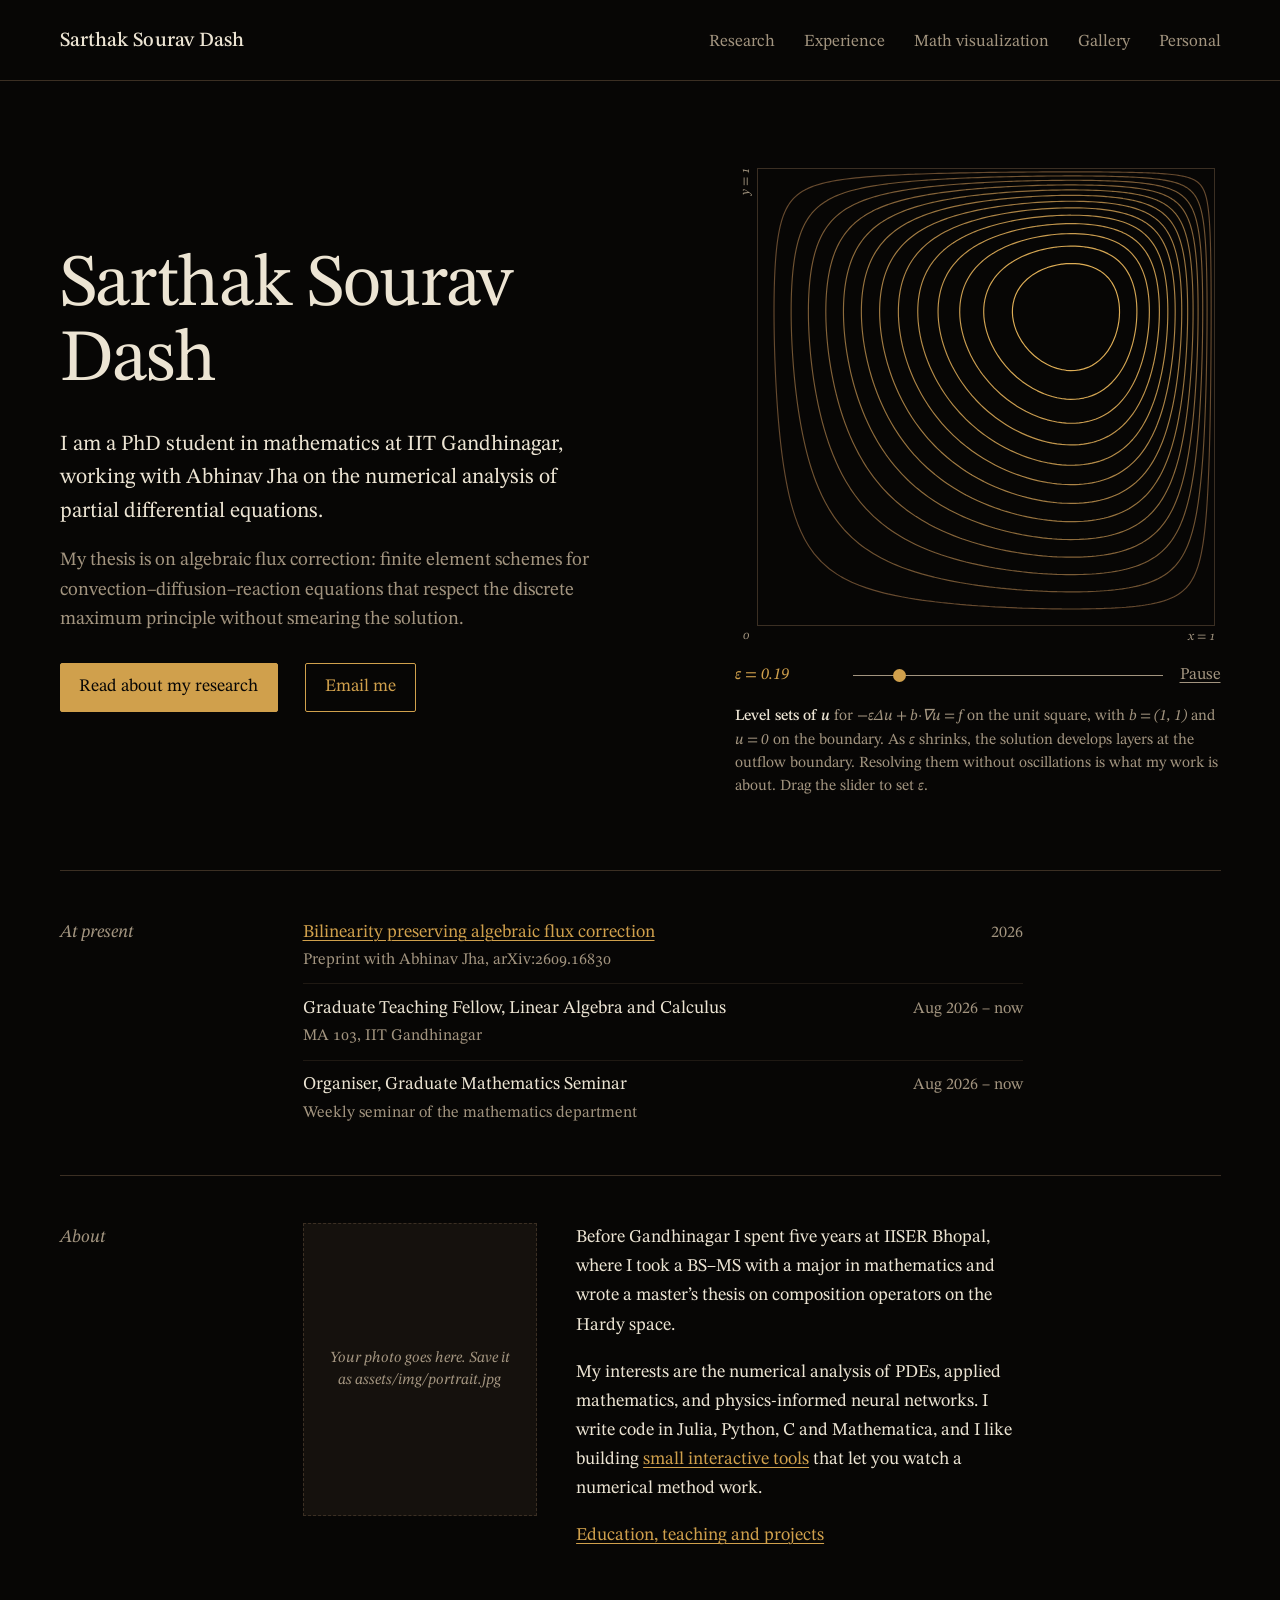
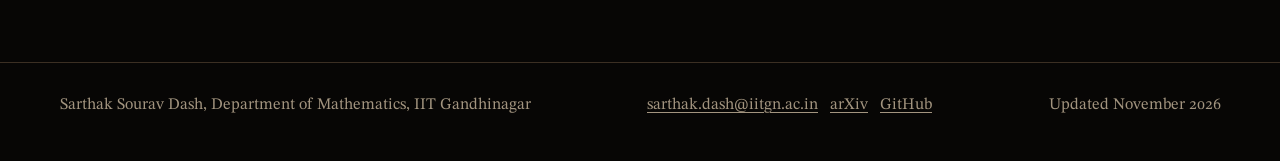
==== index.html @ 87293fe9 "Personal website" ====
<!doctype html>
<html lang="en">
<head>
  <meta charset="utf-8">
  <meta name="viewport" content="width=device-width, initial-scale=1">
  <title>Sarthak Sourav Dash, mathematics at IIT Gandhinagar</title>
  <meta name="description" content="PhD student in mathematics at IIT Gandhinagar working on numerical analysis of partial differential equations and algebraic flux correction.">
  <meta name="author" content="Sarthak Sourav Dash">
  <meta name="theme-color" content="#070605">
  <meta property="og:title" content="Sarthak Sourav Dash, mathematics at IIT Gandhinagar">
  <meta property="og:description" content="PhD student in mathematics at IIT Gandhinagar working on numerical analysis of partial differential equations and algebraic flux correction.">
  <meta property="og:type" content="website">
  <link rel="icon" href="assets/img/favicon.svg" type="image/svg+xml">
  <link rel="preconnect" href="https://fonts.googleapis.com">
  <link rel="preconnect" href="https://fonts.gstatic.com" crossorigin>
  <link rel="stylesheet" href="assets/css/style.css">
</head>
<body data-page="home">
  <noscript><p class="wrap"><a href="index.html">Home</a> | <a href="research.html">Research</a> | <a href="experience.html">Experience</a> | <a href="visualization.html">Math visualization</a> | <a href="gallery.html">Gallery</a> | <a href="personal.html">Personal</a></p></noscript>
  <main class="wrap">
    <section class="hero">
      <div>
        <h1>Sarthak Sourav Dash</h1>
        <p class="lead">I am a PhD student in mathematics at IIT Gandhinagar, working with Abhinav Jha on the numerical analysis of partial differential equations.</p>
        <p class="lead">My thesis is on algebraic flux correction: finite element schemes for convection–diffusion–reaction equations that respect the discrete maximum principle without smearing the solution.</p>
        <ul class="links">
          <li><a class="button solid" href="research.html">Read about my research</a></li>
          <li><a class="button" href="mailto:sarthak.dash@iitgn.ac.in">Email me</a></li>
        </ul>
      </div>
      <figure class="figure">
        <canvas id="layers" role="img" aria-label="Contour plot of a convection–diffusion solution on the unit square. As the diffusion coefficient shrinks, the contours crowd into thin layers along the top and right edges."></canvas>
        <div class="eps-control">
          <output id="epsOut" for="eps">ε = 0.04</output>
          <input id="eps" type="range" min="0" max="1000" value="560" aria-label="Diffusion coefficient ε, from 0.3 down to 0.008">
          <button id="epsToggle" type="button">Pause</button>
        </div>
        <figcaption><b>Level sets of <i>u</i></b> for <span class="math">−εΔu + b·∇u = f</span> on the unit square, with <span class="math">b = (1, 1)</span> and <span class="math">u = 0</span> on the boundary. As <span class="math">ε</span> shrinks, the solution develops layers at the outflow boundary. Resolving them without oscillations is what my work is about. Drag the slider to set <span class="math">ε</span>.</figcaption>
      </figure>
    </section>

    <section class="section">
      <h2>At present</h2>
      <div class="body">
        <ul class="plain">
          <li><span><a href="https://arxiv.org/abs/2609.16830">Bilinearity preserving algebraic flux correction</a><small>Preprint with Abhinav Jha, arXiv:2609.16830</small></span><span class="when">2026</span></li>
          <li><span>Graduate Teaching Fellow, Linear Algebra and Calculus<small>MA 103, IIT Gandhinagar</small></span><span class="when">Aug 2026 – now</span></li>
          <li><span>Organiser, Graduate Mathematics Seminar<small>Weekly seminar of the mathematics department</small></span><span class="when">Aug 2026 – now</span></li>
        </ul>
      </div>
    </section>

    <section class="section">
      <h2>About</h2>
      <div class="body about">
        <img class="portrait" src="assets/img/portrait.jpg" alt="Portrait of Sarthak Sourav Dash" data-slot="Your photo goes here. Save it as assets/img/portrait.jpg">
        <div>
          <p>Before Gandhinagar I spent five years at IISER Bhopal, where I took a BS–MS with a major in mathematics and wrote a master’s thesis on composition operators on the Hardy space.</p>
          <p>My interests are the numerical analysis of PDEs, applied mathematics, and physics-informed neural networks. I write code in Julia, Python, C and Mathematica, and I like building <a href="visualization.html">small interactive tools</a> that let you watch a numerical method work.</p>
          <p><a href="experience.html">Education, teaching and projects</a></p>
        </div>
      </div>
    </section>
  </main>
  <script src="assets/js/site.js"></script>
  <script src="assets/js/layers.js"></script>
</body>
</html>
---- assets/css/style.css ----
/* Sarthak Sourav Dash — personal site
   Palette: black with earth pigments. Type: STIX Two Text, the face of mathematics journals. */
@import url('https://fonts.googleapis.com/css2?family=STIX+Two+Text:ital,wght@0,400;0,500;0,600;1,400;1,500&display=swap');

:root {
  --black: #070605;      /* page */
  --loam: #15110d;       /* raised surfaces, image slots */
  --umber: #3b2f23;      /* rules and frames */
  --dust: #a2947f;       /* secondary text */
  --chalk: #ece4d3;      /* primary text */
  --ochre: #d0a04c;      /* links, emphasis */
  --laterite: #b4552f;   /* rare second accent */
  --serif: 'STIX Two Text', 'STIX Two Math', 'Cambria', 'Times New Roman', serif;
  --margin-col: 11rem;
  --measure: 40rem;
}

* { box-sizing: border-box; }
html { font-size: 112.5%; -webkit-text-size-adjust: 100%; scroll-behavior: smooth; }
body {
  margin: 0; background: var(--black); color: var(--chalk);
  font-family: var(--serif); font-size: 1rem; line-height: 1.62;
  font-feature-settings: 'onum' 1, 'kern' 1; text-rendering: optimizeLegibility;
}
img { max-width: 100%; display: block; }
a { color: var(--ochre); text-decoration-thickness: 1px; text-underline-offset: 0.18em; }
a:hover { color: var(--chalk); }
:focus-visible { outline: 2px solid var(--ochre); outline-offset: 3px; border-radius: 2px; }
::selection { background: var(--ochre); color: var(--black); }
p { margin: 0 0 1em; }
em, i, .math { font-style: italic; }
.math { white-space: nowrap; font-feature-settings: 'lnum' 1; }

.wrap { max-width: 68rem; margin: 0 auto; padding: 0 1.75rem; }

/* ---------- header ---------- */
.site-header { border-bottom: 1px solid var(--umber); }
.site-header .wrap { display: flex; align-items: baseline; justify-content: space-between; gap: 1rem 2rem; flex-wrap: wrap; padding-top: 1.4rem; padding-bottom: 1.15rem; }
.site-name { display: inline-flex; align-items: center; gap: 0.7rem; color: var(--chalk); text-decoration: none; font-size: 1.12rem; font-weight: 500; letter-spacing: 0.005em; }
.site-name img { height: 1.9rem; width: auto; }
.site-nav { display: flex; flex-wrap: wrap; gap: 0.3rem 1.6rem; }
.site-nav a { color: var(--dust); text-decoration: none; font-size: 0.94rem; padding: 0.15rem 0; border-bottom: 1px solid transparent; }
.site-nav a:hover { color: var(--chalk); }
.site-nav a[aria-current='page'] { color: var(--chalk); border-bottom-color: var(--ochre); }

/* ---------- page title block ---------- */
.page-title { padding: 4.5rem 0 3rem; }
.page-title h1 { font-size: clamp(2.3rem, 5.2vw, 3.35rem); font-weight: 400; line-height: 1.08; letter-spacing: -0.012em; margin: 0 0 1.4rem; }
.page-title .equation { color: var(--ochre); font-style: italic; font-size: 1.15rem; margin: 0 0 1.1rem; font-feature-settings: 'lnum' 1; }
.page-title .lead { max-width: var(--measure); font-size: 1.16rem; line-height: 1.55; color: var(--chalk); margin: 0; }

/* ---------- sections with a margin column ---------- */
.section { border-top: 1px solid var(--umber); padding: 2.6rem 0 2.2rem; display: grid; grid-template-columns: var(--margin-col) minmax(0, var(--measure)); column-gap: 2.5rem; }
.section > h2 { grid-column: 1; margin: 0.1rem 0 1.2rem; font-size: 1rem; font-weight: 400; font-style: italic; color: var(--dust); line-height: 1.35; }
.section > .body { grid-column: 2; min-width: 0; }
.section.wide { grid-template-columns: var(--margin-col) minmax(0, 1fr); }

.entry { margin: 0 0 2rem; }
.entry:last-child { margin-bottom: 0.4rem; }
.entry h3 { font-size: 1.22rem; font-weight: 500; line-height: 1.3; margin: 0 0 0.25rem; }
.entry h3 a { color: var(--chalk); text-decoration-color: var(--umber); }
.entry h3 a:hover { text-decoration-color: var(--ochre); }
.entry .meta { color: var(--dust); font-size: 0.92rem; margin: 0 0 0.6rem; }
.entry .meta .when { font-feature-settings: 'lnum' 1; }
.entry p:last-child { margin-bottom: 0; }

.plain { list-style: none; margin: 0; padding: 0; }
.plain li { padding: 0.55rem 0; border-bottom: 1px solid #1f1913; display: flex; justify-content: space-between; gap: 1.5rem; align-items: baseline; }
.plain li:first-child { padding-top: 0; }
.plain li:last-child { border-bottom: 0; }
.plain .when { color: var(--dust); font-size: 0.9rem; white-space: nowrap; text-align: right; font-feature-settings: 'lnum' 1; }
.plain small { display: block; color: var(--dust); font-size: 0.9rem; }

.links { display: flex; flex-wrap: wrap; gap: 0.4rem 1.5rem; margin: 1.6rem 0 0; padding: 0; list-style: none; }
.button { display: inline-block; border: 1px solid var(--ochre); color: var(--ochre); padding: 0.5rem 1.05rem; text-decoration: none; border-radius: 2px; font-size: 0.98rem; }
.button:hover { background: var(--ochre); color: var(--black); }
.button.solid { background: var(--ochre); color: var(--black); }
.button.solid:hover { background: var(--chalk); border-color: var(--chalk); }

/* ---------- home hero ---------- */
.hero { display: grid; grid-template-columns: minmax(0, 1fr) minmax(0, 27rem); gap: 3.5rem; align-items: center; padding: 4.5rem 0 4rem; }
.hero h1 { font-size: clamp(2.6rem, 6vw, 4.1rem); font-weight: 400; line-height: 1.02; letter-spacing: -0.018em; margin: 0 0 1.6rem; }
.hero .lead { font-size: 1.2rem; line-height: 1.55; max-width: 31rem; margin: 0 0 1rem; }
.hero .lead + .lead { color: var(--dust); font-size: 1.05rem; }

.figure { margin: 0; }
.figure canvas { width: 100%; aspect-ratio: 1; display: block; }
.figure figcaption { color: var(--dust); font-size: 0.86rem; line-height: 1.5; margin-top: 0.9rem; }
.figure figcaption b { color: var(--chalk); font-weight: 500; }
.eps-control { display: flex; align-items: center; gap: 0.9rem; margin-top: 0.8rem; font-size: 0.92rem; color: var(--dust); }
.eps-control output { color: var(--ochre); font-style: italic; min-width: 6.2em; font-feature-settings: 'lnum' 1, 'tnum' 1; }
.eps-control input[type='range'] { flex: 1; appearance: none; -webkit-appearance: none; height: 1.4rem; background: transparent; margin: 0; cursor: pointer; }
.eps-control input[type='range']::-webkit-slider-runnable-track { height: 1px; background: var(--dust); }
.eps-control input[type='range']::-moz-range-track { height: 1px; background: var(--dust); }
.eps-control input[type='range']::-webkit-slider-thumb { -webkit-appearance: none; width: 13px; height: 13px; border-radius: 50%; background: var(--ochre); margin-top: -6px; border: 0; }
.eps-control input[type='range']::-moz-range-thumb { width: 13px; height: 13px; border-radius: 50%; background: var(--ochre); border: 0; }
.eps-control button { background: none; border: 0; color: var(--dust); font: inherit; padding: 0; cursor: pointer; text-decoration: underline; text-decoration-thickness: 1px; text-underline-offset: 0.18em; }
.eps-control button:hover { color: var(--chalk); }

/* ---------- image slots (shown until you add the file) ---------- */
.slot { background: var(--loam); border: 1px dashed var(--umber); color: var(--dust); display: flex; align-items: center; justify-content: center; text-align: center; padding: 1.2rem; font-size: 0.86rem; line-height: 1.45; font-style: italic; }
.portrait { width: 100%; max-width: 15rem; aspect-ratio: 4 / 5; object-fit: cover; }
.about { display: grid; grid-template-columns: 13rem minmax(0, 1fr); gap: 2.2rem; align-items: start; }

/* ---------- visualization page ---------- */
.shot { border: 1px solid var(--umber); background: var(--loam); display: block; }
.shot img { width: 100%; }
.shots { display: grid; grid-template-columns: repeat(2, minmax(0, 1fr)); gap: 1rem; margin-top: 1rem; }

/* ---------- gallery ---------- */
.gallery { display: grid; grid-template-columns: repeat(3, minmax(0, 1fr)); gap: 1rem; }
.gallery button { padding: 0; border: 0; background: var(--loam); cursor: zoom-in; display: block; width: 100%; }
.gallery img, .gallery .slot { width: 100%; aspect-ratio: 4 / 3; object-fit: cover; }
.gallery figure { margin: 0; }
.gallery figcaption { color: var(--dust); font-size: 0.88rem; padding-top: 0.45rem; line-height: 1.4; }
dialog.lightbox { background: var(--black); color: var(--chalk); border: 1px solid var(--umber); padding: 1rem; max-width: min(92vw, 70rem); }
dialog.lightbox::backdrop { background: rgba(0, 0, 0, 0.88); }
dialog.lightbox img { max-height: 78vh; margin: 0 auto; }
dialog.lightbox p { margin: 0.8rem 0 0; color: var(--dust); font-size: 0.92rem; display: flex; justify-content: space-between; gap: 1rem; }
dialog.lightbox button { background: none; border: 0; color: var(--ochre); font: inherit; cursor: pointer; padding: 0; }

/* ---------- draft notes: text for you to replace ---------- */
.draft { border-left: 2px solid var(--laterite); padding: 0.1rem 0 0.1rem 1rem; color: var(--dust); font-style: italic; }

/* ---------- footer ---------- */
.site-footer { border-top: 1px solid var(--umber); margin-top: 3rem; color: var(--dust); font-size: 0.9rem; }
.site-footer .wrap { display: flex; justify-content: space-between; flex-wrap: wrap; gap: 0.5rem 2rem; padding-top: 1.6rem; padding-bottom: 2.4rem; }
.site-footer a { color: var(--dust); }
.site-footer a:hover { color: var(--chalk); }

/* ---------- small screens ---------- */
@media (max-width: 860px) {
  .hero { grid-template-columns: 1fr; gap: 2.5rem; padding: 3rem 0; }
  .figure { max-width: 27rem; }
  .section, .section.wide { grid-template-columns: 1fr; }
  .section > h2, .section > .body { grid-column: 1; }
  .section > h2 { margin-bottom: 0.9rem; }
  .page-title { padding: 3rem 0 2.2rem; }
  .gallery { grid-template-columns: repeat(2, minmax(0, 1fr)); }
}
@media (max-width: 560px) {
  html { font-size: 106%; }
  .wrap { padding: 0 1.15rem; }
  .about { grid-template-columns: 1fr; }
  .shots { grid-template-columns: 1fr; }
  .plain li { flex-direction: column; gap: 0.1rem; }
  .plain .when { text-align: left; }
}
@media (prefers-reduced-motion: reduce) { html { scroll-behavior: auto; } }
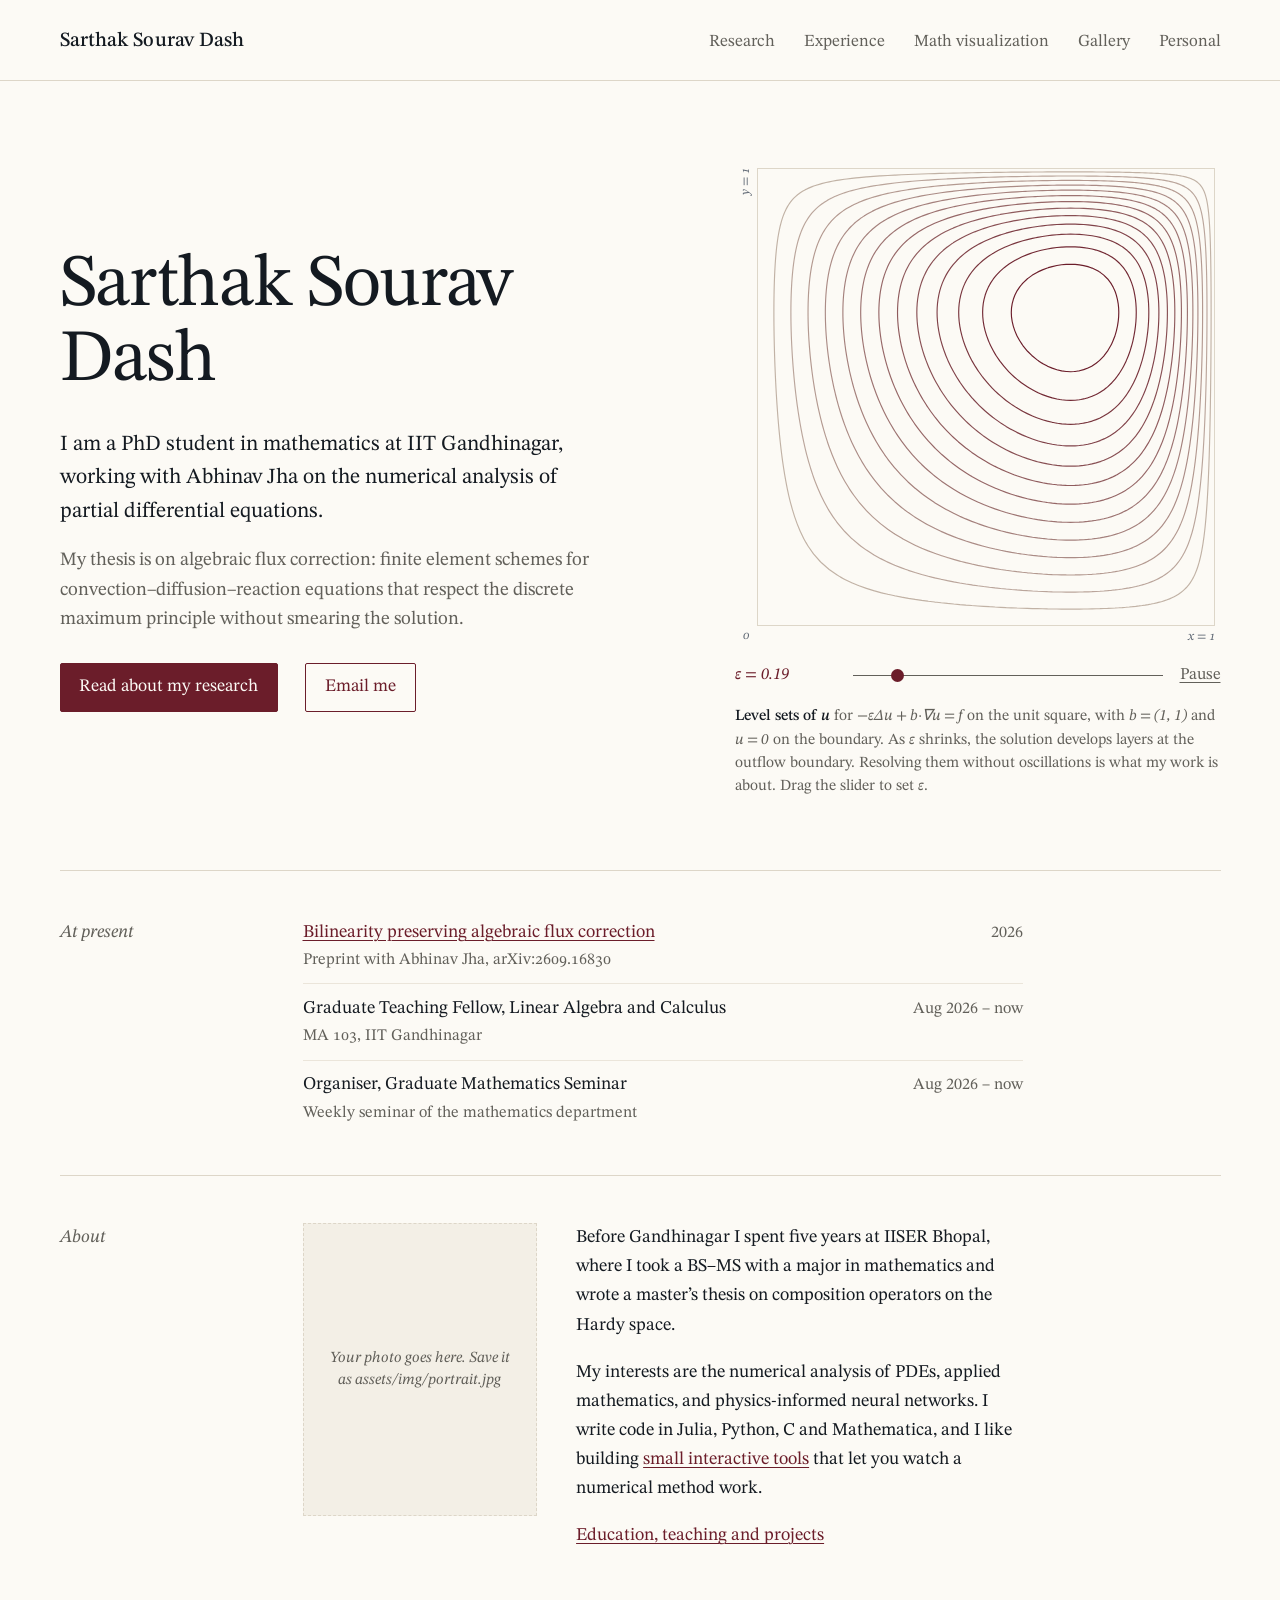
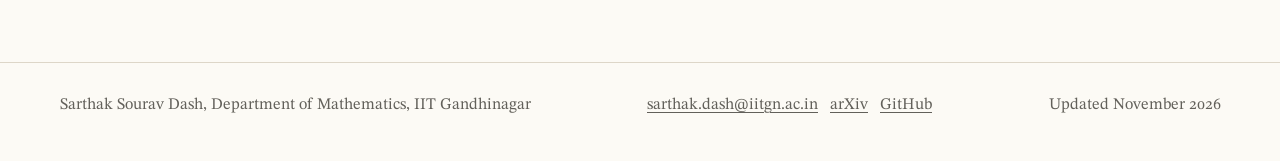
==== commit 9c0144ee: "Ivory and deep wine palette" ====
--- a/index.html
+++ b/index.html
@@ -6,7 +6,7 @@
   <title>Sarthak Sourav Dash, mathematics at IIT Gandhinagar</title>
   <meta name="description" content="PhD student in mathematics at IIT Gandhinagar working on numerical analysis of partial differential equations and algebraic flux correction.">
   <meta name="author" content="Sarthak Sourav Dash">
-  <meta name="theme-color" content="#070605">
+  <meta name="theme-color" content="#fcfaf5">
   <meta property="og:title" content="Sarthak Sourav Dash, mathematics at IIT Gandhinagar">
   <meta property="og:description" content="PhD student in mathematics at IIT Gandhinagar working on numerical analysis of partial differential equations and algebraic flux correction.">
   <meta property="og:type" content="website">
--- a/assets/css/style.css
+++ b/assets/css/style.css
@@ -1,15 +1,15 @@
 /* Sarthak Sourav Dash — personal site
-   Palette: black with earth pigments. Type: STIX Two Text, the face of mathematics journals. */
+   Palette: slate ink on ivory with a deep wine accent. Type: STIX Two Text, the face of mathematics journals. */
 @import url('https://fonts.googleapis.com/css2?family=STIX+Two+Text:ital,wght@0,400;0,500;0,600;1,400;1,500&display=swap');
 
 :root {
-  --black: #070605;      /* page */
-  --loam: #15110d;       /* raised surfaces, image slots */
-  --umber: #3b2f23;      /* rules and frames */
-  --dust: #a2947f;       /* secondary text */
-  --chalk: #ece4d3;      /* primary text */
-  --ochre: #d0a04c;      /* links, emphasis */
-  --laterite: #b4552f;   /* rare second accent */
+  --black: #fcfaf5;      /* page background: ivory */
+  --loam: #f3efe6;       /* image slots, raised surfaces */
+  --umber: #ddd6c8;      /* rules and frames */
+  --dust: #62605a;       /* secondary text */
+  --chalk: #141a21;      /* primary text */
+  --ochre: #6b1d2a;      /* deep wine: links, buttons, emphasis */
+  --laterite: #1f4b6e;   /* draft-note bar */
   --serif: 'STIX Two Text', 'STIX Two Math', 'Cambria', 'Times New Roman', serif;
   --margin-col: 11rem;
   --measure: 40rem;
@@ -65,7 +65,7 @@
 .entry p:last-child { margin-bottom: 0; }
 
 .plain { list-style: none; margin: 0; padding: 0; }
-.plain li { padding: 0.55rem 0; border-bottom: 1px solid #1f1913; display: flex; justify-content: space-between; gap: 1.5rem; align-items: baseline; }
+.plain li { padding: 0.55rem 0; border-bottom: 1px solid #ebe5da; display: flex; justify-content: space-between; gap: 1.5rem; align-items: baseline; }
 .plain li:first-child { padding-top: 0; }
 .plain li:last-child { border-bottom: 0; }
 .plain .when { color: var(--dust); font-size: 0.9rem; white-space: nowrap; text-align: right; font-feature-settings: 'lnum' 1; }
@@ -114,7 +114,7 @@
 .gallery figure { margin: 0; }
 .gallery figcaption { color: var(--dust); font-size: 0.88rem; padding-top: 0.45rem; line-height: 1.4; }
 dialog.lightbox { background: var(--black); color: var(--chalk); border: 1px solid var(--umber); padding: 1rem; max-width: min(92vw, 70rem); }
-dialog.lightbox::backdrop { background: rgba(0, 0, 0, 0.88); }
+dialog.lightbox::backdrop { background: rgba(20, 26, 33, 0.72); }
 dialog.lightbox img { max-height: 78vh; margin: 0 auto; }
 dialog.lightbox p { margin: 0.8rem 0 0; color: var(--dust); font-size: 0.92rem; display: flex; justify-content: space-between; gap: 1rem; }
 dialog.lightbox button { background: none; border: 0; color: var(--ochre); font: inherit; cursor: pointer; padding: 0; }
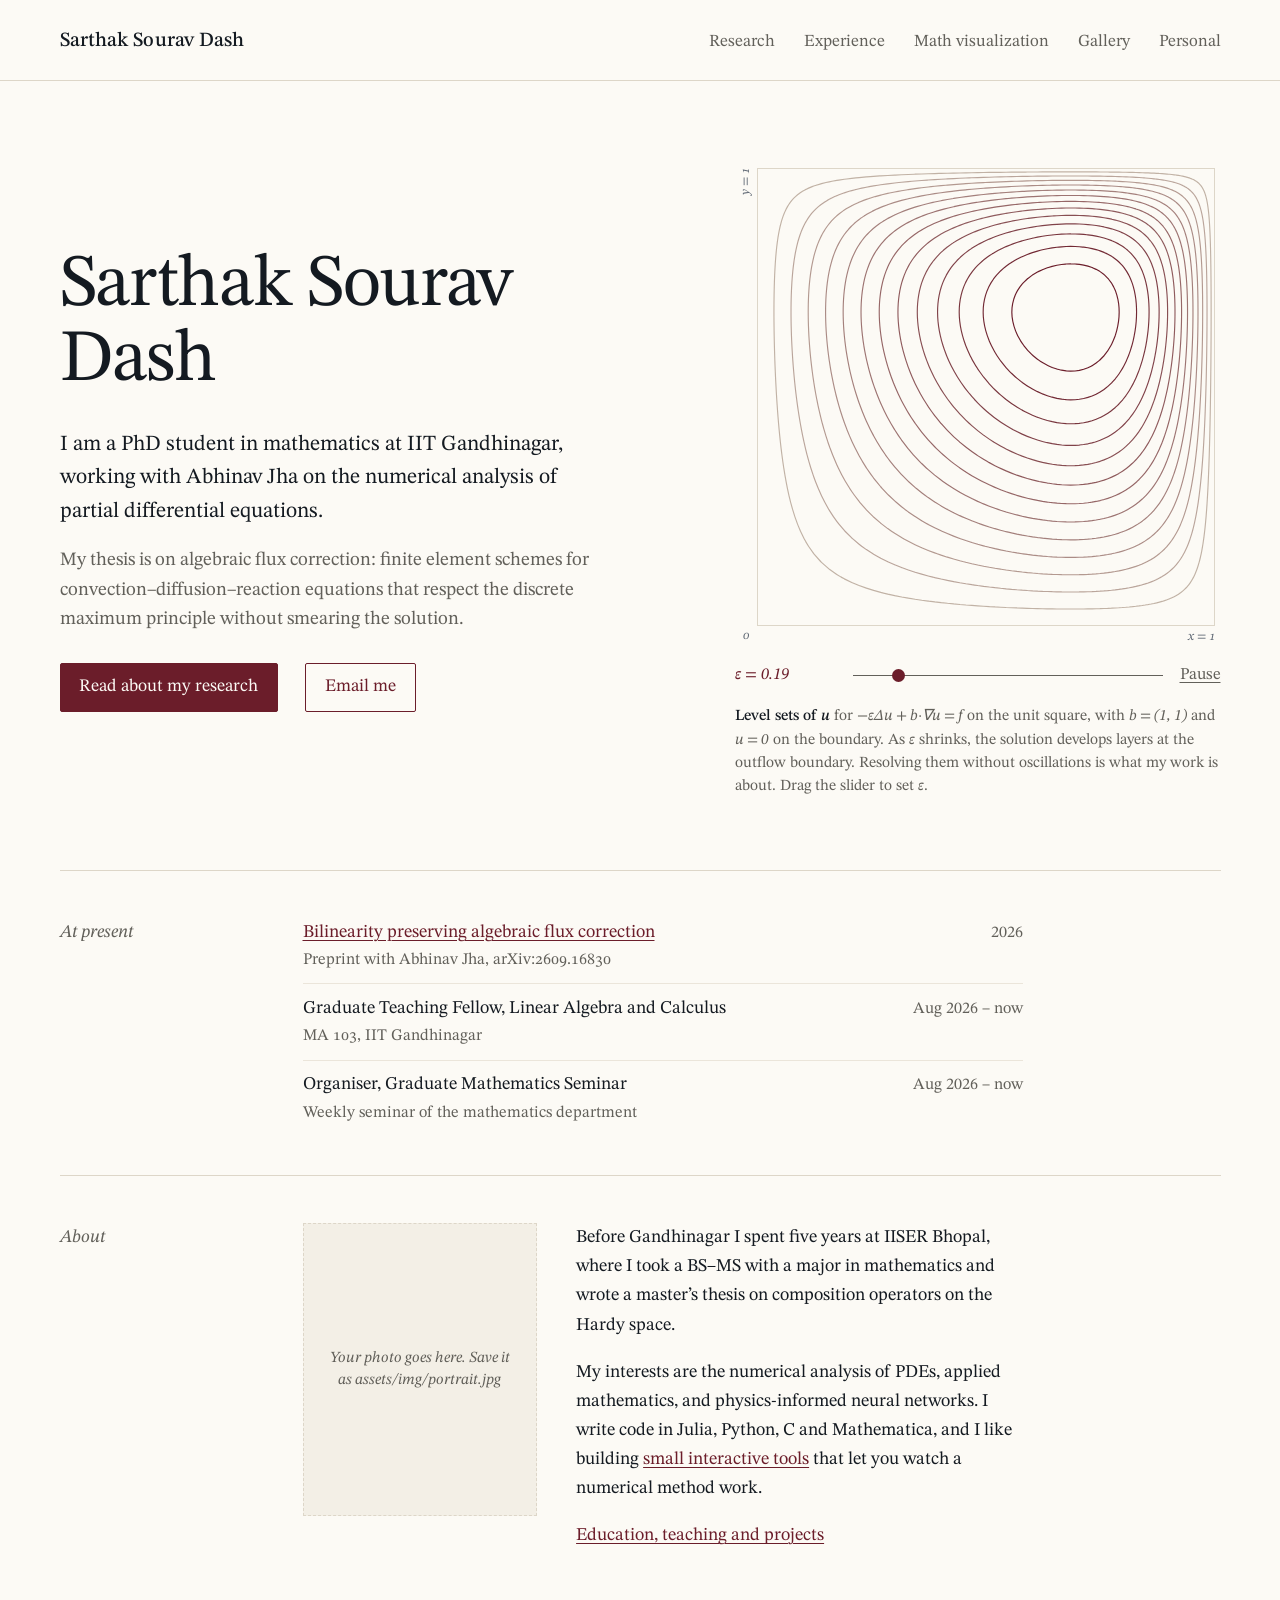
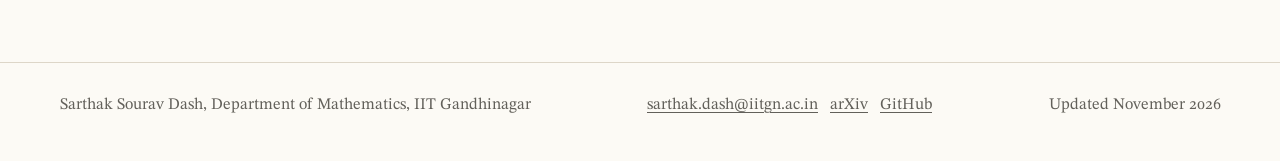
==== commit 9d166f9f: "Add From PDE to matrix" ====
--- a/index.html
+++ b/index.html
@@ -3,6 +3,8 @@
 <head>
   <meta charset="utf-8">
   <meta name="viewport" content="width=device-width, initial-scale=1">
+  <!-- TAB TITLE AND SEARCH SNIPPET: <title> is the browser-tab text;
+       description and og: lines are what Google and link previews show. -->
   <title>Sarthak Sourav Dash, mathematics at IIT Gandhinagar</title>
   <meta name="description" content="PhD student in mathematics at IIT Gandhinagar working on numerical analysis of partial differential equations and algebraic flux correction.">
   <meta name="author" content="Sarthak Sourav Dash">
@@ -18,6 +20,16 @@
 <body data-page="home">
   <noscript><p class="wrap"><a href="index.html">Home</a> | <a href="research.html">Research</a> | <a href="experience.html">Experience</a> | <a href="visualization.html">Math visualization</a> | <a href="gallery.html">Gallery</a> | <a href="personal.html">Personal</a></p></noscript>
   <main class="wrap">
+    <!-- ===================================================================
+       HOME PAGE (index.html)
+       Top:     your name, two intro paragraphs, two buttons, and the ε figure.
+                The figure itself is drawn by assets/js/layers.js.
+       Then:    "At present" (latest news) and "About" (portrait + short bio).
+       The top bar and footer are added by assets/js/site.js.
+       =================================================================== -->
+
+    <!-- INTRO: name, two paragraphs, buttons (left) and the ε figure (right).
+         Figure caption text is in the <figcaption> below. -->
     <section class="hero">
       <div>
         <h1>Sarthak Sourav Dash</h1>
@@ -39,6 +51,12 @@
       </figure>
     </section>
 
+    <!-- -------------------------------------------------------------------
+         AT PRESENT   (the italic label on the left is the <h2>)
+         To add an item, copy one <li> ... </li> line and change the words:
+           <li><span>Main text<small>Grey second line</small></span><span class="when">Date</span></li>
+         Newest first. Leave out <small>...</small> if there is no second line.
+         ------------------------------------------------------------------- -->
     <section class="section">
       <h2>At present</h2>
       <div class="body">
@@ -50,6 +68,10 @@
       </div>
     </section>
 
+    <!-- -------------------------------------------------------------------
+         ABOUT   (the italic label on the left is the <h2>)
+         The photo is assets/img/portrait.jpg. Text: edit the <p> paragraphs.
+         ------------------------------------------------------------------- -->
     <section class="section">
       <h2>About</h2>
       <div class="body about">
--- a/assets/css/style.css
+++ b/assets/css/style.css
@@ -1,134 +1,169 @@
-/* Sarthak Sourav Dash — personal site
-   Palette: slate ink on ivory with a deep wine accent. Type: STIX Two Text, the face of mathematics journals. */
+/* =====================================================================
+   STYLESHEET FOR sarthakmath.github.io
+   Every page uses this one file. Edit, save, and reload the browser
+   (Ctrl+Shift+R) to see the change.
+
+   CONTENTS                                          what it changes
+    1. Colours, fonts and widths   (:root)          the whole site's palette and type
+    2. Base text and links                          paragraphs, links, selection
+    3. Top bar                     (.site-header)   your name and the menu
+    4. Page title block            (.page-title)    big title at the top of each page
+    5. Sections, entries, lists    (.section ...)   the body of every page
+    6. Buttons                     (.button)        "Open the lab", "Email me"
+    7. Home page                   (.hero ...)      intro text and the ε figure
+    8. Photo placeholders          (.slot ...)      dashed boxes, portrait size
+    9. Visualization page images   (.shot .plate)   screenshots and captions
+   10. Gallery                     (.gallery ...)   photo grid and enlarged view
+   11. Draft notes                 (.draft)         text you still need to write
+   12. Footer                      (.site-footer)   bottom line on every page
+   13. Phones and small screens    (@media)         layout below 860px and 560px
+   ===================================================================== */
 @import url('https://fonts.googleapis.com/css2?family=STIX+Two+Text:ital,wght@0,400;0,500;0,600;1,400;1,500&display=swap');
 
+/* ---- 1. COLOURS, FONTS AND WIDTHS ------------------------------------
+   Change a value here and it changes everywhere it is used.          */
 :root {
-  --black: #fcfaf5;      /* page background: ivory */
-  --loam: #f3efe6;       /* image slots, raised surfaces */
-  --umber: #ddd6c8;      /* rules and frames */
-  --dust: #62605a;       /* secondary text */
-  --chalk: #141a21;      /* primary text */
-  --ochre: #6b1d2a;      /* deep wine: links, buttons, emphasis */
-  --laterite: #1f4b6e;   /* draft-note bar */
-  --serif: 'STIX Two Text', 'STIX Two Math', 'Cambria', 'Times New Roman', serif;
-  --margin-col: 11rem;
-  --measure: 40rem;
+  --page:       #fcfaf5;  /* page background (ivory) */
+  --surface:    #f3efe6;  /* photo placeholders, enlarged-photo frame */
+  --rule:       #ddd6c8;  /* lines between sections, image frames */
+  --rule-soft:  #ebe5da;  /* thin lines between list items */
+  --text:       #141a21;  /* main text */
+  --text-soft:  #62605a;  /* dates, captions, section labels, menu */
+  --accent:     #6b1d2a;  /* deep wine: links, buttons, equations */
+  --note:       #1f4b6e;  /* bar beside draft notes */
+  --serif: 'STIX Two Text', 'STIX Two Math', 'Cambria', 'Times New Roman', serif;  /* the only typeface */
+  --margin-col: 11rem;    /* width of the left column with section labels */
+  --measure:    40rem;    /* maximum width of a block of text */
 }
 
+/* ---- 2. BASE TEXT AND LINKS ----------------------------------------- */
 * { box-sizing: border-box; }
 html { font-size: 112.5%; -webkit-text-size-adjust: 100%; scroll-behavior: smooth; }
 body {
-  margin: 0; background: var(--black); color: var(--chalk);
+  margin: 0; background: var(--page); color: var(--text);
   font-family: var(--serif); font-size: 1rem; line-height: 1.62;
   font-feature-settings: 'onum' 1, 'kern' 1; text-rendering: optimizeLegibility;
 }
-img { max-width: 100%; display: block; }
-a { color: var(--ochre); text-decoration-thickness: 1px; text-underline-offset: 0.18em; }
-a:hover { color: var(--chalk); }
-:focus-visible { outline: 2px solid var(--ochre); outline-offset: 3px; border-radius: 2px; }
-::selection { background: var(--ochre); color: var(--black); }
+img { max-width: 100%; height: auto; display: block; }
+a { color: var(--accent); text-decoration-thickness: 1px; text-underline-offset: 0.18em; }
+a:hover { color: var(--text); }
+:focus-visible { outline: 2px solid var(--accent); outline-offset: 3px; border-radius: 2px; }
+::selection { background: var(--accent); color: var(--page); }
 p { margin: 0 0 1em; }
 em, i, .math { font-style: italic; }
 .math { white-space: nowrap; font-feature-settings: 'lnum' 1; }
 
 .wrap { max-width: 68rem; margin: 0 auto; padding: 0 1.75rem; }
 
-/* ---------- header ---------- */
-.site-header { border-bottom: 1px solid var(--umber); }
+/* ---- 3. TOP BAR: your name (left) and the menu (right) --------------
+   The bar itself is written by assets/js/site.js.                     */
+.site-header { border-bottom: 1px solid var(--rule); }
 .site-header .wrap { display: flex; align-items: baseline; justify-content: space-between; gap: 1rem 2rem; flex-wrap: wrap; padding-top: 1.4rem; padding-bottom: 1.15rem; }
-.site-name { display: inline-flex; align-items: center; gap: 0.7rem; color: var(--chalk); text-decoration: none; font-size: 1.12rem; font-weight: 500; letter-spacing: 0.005em; }
+.site-name { display: inline-flex; align-items: center; gap: 0.7rem; color: var(--text); text-decoration: none; font-size: 1.12rem; font-weight: 500; letter-spacing: 0.005em; }
 .site-name img { height: 1.9rem; width: auto; }
 .site-nav { display: flex; flex-wrap: wrap; gap: 0.3rem 1.6rem; }
-.site-nav a { color: var(--dust); text-decoration: none; font-size: 0.94rem; padding: 0.15rem 0; border-bottom: 1px solid transparent; }
-.site-nav a:hover { color: var(--chalk); }
-.site-nav a[aria-current='page'] { color: var(--chalk); border-bottom-color: var(--ochre); }
+.site-nav a { color: var(--text-soft); text-decoration: none; font-size: 0.94rem; padding: 0.15rem 0; border-bottom: 1px solid transparent; }
+.site-nav a:hover { color: var(--text); }
+.site-nav a[aria-current='page'] { color: var(--text); border-bottom-color: var(--accent); }
 
-/* ---------- page title block ---------- */
+/* ---- 4. PAGE TITLE BLOCK: equation line, big title, intro sentence -- */
 .page-title { padding: 4.5rem 0 3rem; }
 .page-title h1 { font-size: clamp(2.3rem, 5.2vw, 3.35rem); font-weight: 400; line-height: 1.08; letter-spacing: -0.012em; margin: 0 0 1.4rem; }
-.page-title .equation { color: var(--ochre); font-style: italic; font-size: 1.15rem; margin: 0 0 1.1rem; font-feature-settings: 'lnum' 1; }
-.page-title .lead { max-width: var(--measure); font-size: 1.16rem; line-height: 1.55; color: var(--chalk); margin: 0; }
+.page-title .equation { color: var(--accent); font-style: italic; font-size: 1.15rem; margin: 0 0 1.1rem; font-feature-settings: 'lnum' 1; }
+.page-title .lead { max-width: var(--measure); font-size: 1.16rem; line-height: 1.55; color: var(--text); margin: 0; }
 
-/* ---------- sections with a margin column ---------- */
-.section { border-top: 1px solid var(--umber); padding: 2.6rem 0 2.2rem; display: grid; grid-template-columns: var(--margin-col) minmax(0, var(--measure)); column-gap: 2.5rem; }
-.section > h2 { grid-column: 1; margin: 0.1rem 0 1.2rem; font-size: 1rem; font-weight: 400; font-style: italic; color: var(--dust); line-height: 1.35; }
+/* ---- 5. SECTIONS, ENTRIES, LISTS ---------------------------------------
+   .section   one band of a page; its <h2> is the italic label on the left
+   .entry     a longer item with a title, a grey meta line and paragraphs
+   .plain     a list of one-line items with a date on the right           */
+.section { border-top: 1px solid var(--rule); padding: 2.6rem 0 2.2rem; display: grid; grid-template-columns: var(--margin-col) minmax(0, var(--measure)); column-gap: 2.5rem; }
+.section > h2 { grid-column: 1; margin: 0.1rem 0 1.2rem; font-size: 1rem; font-weight: 400; font-style: italic; color: var(--text-soft); line-height: 1.35; }
 .section > .body { grid-column: 2; min-width: 0; }
 .section.wide { grid-template-columns: var(--margin-col) minmax(0, 1fr); }
 
 .entry { margin: 0 0 2rem; }
 .entry:last-child { margin-bottom: 0.4rem; }
 .entry h3 { font-size: 1.22rem; font-weight: 500; line-height: 1.3; margin: 0 0 0.25rem; }
-.entry h3 a { color: var(--chalk); text-decoration-color: var(--umber); }
-.entry h3 a:hover { text-decoration-color: var(--ochre); }
-.entry .meta { color: var(--dust); font-size: 0.92rem; margin: 0 0 0.6rem; }
+.entry h3 a { color: var(--text); text-decoration-color: var(--rule); }
+.entry h3 a:hover { text-decoration-color: var(--accent); }
+.entry .meta { color: var(--text-soft); font-size: 0.92rem; margin: 0 0 0.6rem; }
 .entry .meta .when { font-feature-settings: 'lnum' 1; }
 .entry p:last-child { margin-bottom: 0; }
 
 .plain { list-style: none; margin: 0; padding: 0; }
-.plain li { padding: 0.55rem 0; border-bottom: 1px solid #ebe5da; display: flex; justify-content: space-between; gap: 1.5rem; align-items: baseline; }
+.plain li { padding: 0.55rem 0; border-bottom: 1px solid var(--rule-soft); display: flex; justify-content: space-between; gap: 1.5rem; align-items: baseline; }
 .plain li:first-child { padding-top: 0; }
 .plain li:last-child { border-bottom: 0; }
-.plain .when { color: var(--dust); font-size: 0.9rem; white-space: nowrap; text-align: right; font-feature-settings: 'lnum' 1; }
-.plain small { display: block; color: var(--dust); font-size: 0.9rem; }
+.plain .when { color: var(--text-soft); font-size: 0.9rem; white-space: nowrap; text-align: right; font-feature-settings: 'lnum' 1; }
+.plain small { display: block; color: var(--text-soft); font-size: 0.9rem; }
 
+/* ---- 6. BUTTONS: .button is outlined, .button.solid is filled --------- */
 .links { display: flex; flex-wrap: wrap; gap: 0.4rem 1.5rem; margin: 1.6rem 0 0; padding: 0; list-style: none; }
-.button { display: inline-block; border: 1px solid var(--ochre); color: var(--ochre); padding: 0.5rem 1.05rem; text-decoration: none; border-radius: 2px; font-size: 0.98rem; }
-.button:hover { background: var(--ochre); color: var(--black); }
-.button.solid { background: var(--ochre); color: var(--black); }
-.button.solid:hover { background: var(--chalk); border-color: var(--chalk); }
+.button { display: inline-block; border: 1px solid var(--accent); color: var(--accent); padding: 0.5rem 1.05rem; text-decoration: none; border-radius: 2px; font-size: 0.98rem; }
+.button:hover { background: var(--accent); color: var(--page); }
+.button.solid { background: var(--accent); color: var(--page); }
+.button.solid:hover { background: var(--text); border-color: var(--text); }
 
-/* ---------- home hero ---------- */
+/* ---- 7. HOME PAGE: intro text and the ε figure with its slider -------- */
 .hero { display: grid; grid-template-columns: minmax(0, 1fr) minmax(0, 27rem); gap: 3.5rem; align-items: center; padding: 4.5rem 0 4rem; }
 .hero h1 { font-size: clamp(2.6rem, 6vw, 4.1rem); font-weight: 400; line-height: 1.02; letter-spacing: -0.018em; margin: 0 0 1.6rem; }
 .hero .lead { font-size: 1.2rem; line-height: 1.55; max-width: 31rem; margin: 0 0 1rem; }
-.hero .lead + .lead { color: var(--dust); font-size: 1.05rem; }
+.hero .lead + .lead { color: var(--text-soft); font-size: 1.05rem; }
 
 .figure { margin: 0; }
 .figure canvas { width: 100%; aspect-ratio: 1; display: block; }
-.figure figcaption { color: var(--dust); font-size: 0.86rem; line-height: 1.5; margin-top: 0.9rem; }
-.figure figcaption b { color: var(--chalk); font-weight: 500; }
-.eps-control { display: flex; align-items: center; gap: 0.9rem; margin-top: 0.8rem; font-size: 0.92rem; color: var(--dust); }
-.eps-control output { color: var(--ochre); font-style: italic; min-width: 6.2em; font-feature-settings: 'lnum' 1, 'tnum' 1; }
+.figure figcaption { color: var(--text-soft); font-size: 0.86rem; line-height: 1.5; margin-top: 0.9rem; }
+.figure figcaption b { color: var(--text); font-weight: 500; }
+.eps-control { display: flex; align-items: center; gap: 0.9rem; margin-top: 0.8rem; font-size: 0.92rem; color: var(--text-soft); }
+.eps-control output { color: var(--accent); font-style: italic; min-width: 6.2em; font-feature-settings: 'lnum' 1, 'tnum' 1; }
 .eps-control input[type='range'] { flex: 1; appearance: none; -webkit-appearance: none; height: 1.4rem; background: transparent; margin: 0; cursor: pointer; }
-.eps-control input[type='range']::-webkit-slider-runnable-track { height: 1px; background: var(--dust); }
-.eps-control input[type='range']::-moz-range-track { height: 1px; background: var(--dust); }
-.eps-control input[type='range']::-webkit-slider-thumb { -webkit-appearance: none; width: 13px; height: 13px; border-radius: 50%; background: var(--ochre); margin-top: -6px; border: 0; }
-.eps-control input[type='range']::-moz-range-thumb { width: 13px; height: 13px; border-radius: 50%; background: var(--ochre); border: 0; }
-.eps-control button { background: none; border: 0; color: var(--dust); font: inherit; padding: 0; cursor: pointer; text-decoration: underline; text-decoration-thickness: 1px; text-underline-offset: 0.18em; }
-.eps-control button:hover { color: var(--chalk); }
+.eps-control input[type='range']::-webkit-slider-runnable-track { height: 1px; background: var(--text-soft); }
+.eps-control input[type='range']::-moz-range-track { height: 1px; background: var(--text-soft); }
+.eps-control input[type='range']::-webkit-slider-thumb { -webkit-appearance: none; width: 13px; height: 13px; border-radius: 50%; background: var(--accent); margin-top: -6px; border: 0; }
+.eps-control input[type='range']::-moz-range-thumb { width: 13px; height: 13px; border-radius: 50%; background: var(--accent); border: 0; }
+.eps-control button { background: none; border: 0; color: var(--text-soft); font: inherit; padding: 0; cursor: pointer; text-decoration: underline; text-decoration-thickness: 1px; text-underline-offset: 0.18em; }
+.eps-control button:hover { color: var(--text); }
 
-/* ---------- image slots (shown until you add the file) ---------- */
-.slot { background: var(--loam); border: 1px dashed var(--umber); color: var(--dust); display: flex; align-items: center; justify-content: center; text-align: center; padding: 1.2rem; font-size: 0.86rem; line-height: 1.45; font-style: italic; }
+/* ---- 8. PHOTO PLACEHOLDERS: dashed boxes until you add the photo -------
+   .portrait sets the size of the photos on the Home and Personal pages. */
+.slot { background: var(--surface); border: 1px dashed var(--rule); color: var(--text-soft); display: flex; align-items: center; justify-content: center; text-align: center; padding: 1.2rem; font-size: 0.86rem; line-height: 1.45; font-style: italic; }
 .portrait { width: 100%; max-width: 15rem; aspect-ratio: 4 / 5; object-fit: cover; }
 .about { display: grid; grid-template-columns: 13rem minmax(0, 1fr); gap: 2.2rem; align-items: start; }
 
-/* ---------- visualization page ---------- */
-.shot { border: 1px solid var(--umber); background: var(--loam); display: block; }
+/* ---- 9. VISUALIZATION PAGE: screenshots (.shot) and captioned figure (.plate) */
+.shot { border: 1px solid var(--rule); background: var(--surface); display: block; }
 .shot img { width: 100%; }
 .shots { display: grid; grid-template-columns: repeat(2, minmax(0, 1fr)); gap: 1rem; margin-top: 1rem; }
+.plate { margin: 1.6rem 0 0; display: grid; grid-template-columns: minmax(0, 1.15fr) minmax(0, 1fr); gap: 1.6rem; align-items: center; max-width: 56rem; }
+.plate img { border: 1px solid var(--rule); background: #fff; }
+.plate figcaption { color: var(--text-soft); font-size: 0.94rem; line-height: 1.55; }
+.plate figcaption b { color: var(--text); font-weight: 500; }
+.entry + .entry.project { margin-top: 3.6rem; }
+.project .text { max-width: var(--measure); margin-top: 1.4rem; }
 
-/* ---------- gallery ---------- */
+/* ---- 10. GALLERY: photo grid and the enlarged view (lightbox) ---------- */
 .gallery { display: grid; grid-template-columns: repeat(3, minmax(0, 1fr)); gap: 1rem; }
-.gallery button { padding: 0; border: 0; background: var(--loam); cursor: zoom-in; display: block; width: 100%; }
+.gallery button { padding: 0; border: 0; background: var(--surface); cursor: zoom-in; display: block; width: 100%; }
 .gallery img, .gallery .slot { width: 100%; aspect-ratio: 4 / 3; object-fit: cover; }
 .gallery figure { margin: 0; }
-.gallery figcaption { color: var(--dust); font-size: 0.88rem; padding-top: 0.45rem; line-height: 1.4; }
-dialog.lightbox { background: var(--black); color: var(--chalk); border: 1px solid var(--umber); padding: 1rem; max-width: min(92vw, 70rem); }
+.gallery figcaption { color: var(--text-soft); font-size: 0.88rem; padding-top: 0.45rem; line-height: 1.4; }
+dialog.lightbox { background: var(--page); color: var(--text); border: 1px solid var(--rule); padding: 1rem; max-width: min(92vw, 70rem); }
 dialog.lightbox::backdrop { background: rgba(20, 26, 33, 0.72); }
 dialog.lightbox img { max-height: 78vh; margin: 0 auto; }
-dialog.lightbox p { margin: 0.8rem 0 0; color: var(--dust); font-size: 0.92rem; display: flex; justify-content: space-between; gap: 1rem; }
-dialog.lightbox button { background: none; border: 0; color: var(--ochre); font: inherit; cursor: pointer; padding: 0; }
+dialog.lightbox p { margin: 0.8rem 0 0; color: var(--text-soft); font-size: 0.92rem; display: flex; justify-content: space-between; gap: 1rem; }
+dialog.lightbox button { background: none; border: 0; color: var(--accent); font: inherit; cursor: pointer; padding: 0; }
 
-/* ---------- draft notes: text for you to replace ---------- */
-.draft { border-left: 2px solid var(--laterite); padding: 0.1rem 0 0.1rem 1rem; color: var(--dust); font-style: italic; }
+/* ---- 11. DRAFT NOTES: text with a bar on the left, still to be written - */
+.draft { border-left: 2px solid var(--note); padding: 0.1rem 0 0.1rem 1rem; color: var(--text-soft); font-style: italic; }
 
-/* ---------- footer ---------- */
-.site-footer { border-top: 1px solid var(--umber); margin-top: 3rem; color: var(--dust); font-size: 0.9rem; }
+/* ---- 12. FOOTER: the line at the bottom of every page ------------------ */
+.site-footer { border-top: 1px solid var(--rule); margin-top: 3rem; color: var(--text-soft); font-size: 0.9rem; }
 .site-footer .wrap { display: flex; justify-content: space-between; flex-wrap: wrap; gap: 0.5rem 2rem; padding-top: 1.6rem; padding-bottom: 2.4rem; }
-.site-footer a { color: var(--dust); }
-.site-footer a:hover { color: var(--chalk); }
+.site-footer a { color: var(--text-soft); }
+.site-footer a:hover { color: var(--text); }
 
-/* ---------- small screens ---------- */
+/* ---- 13. PHONES AND SMALL SCREENS --------------------------------------
+   Below 860px: one column. Below 560px: smaller text, stacked lists.   */
 @media (max-width: 860px) {
   .hero { grid-template-columns: 1fr; gap: 2.5rem; padding: 3rem 0; }
   .figure { max-width: 27rem; }
@@ -143,6 +178,7 @@
   .wrap { padding: 0 1.15rem; }
   .about { grid-template-columns: 1fr; }
   .shots { grid-template-columns: 1fr; }
+  .plate { grid-template-columns: 1fr; gap: 0.9rem; }
   .plain li { flex-direction: column; gap: 0.1rem; }
   .plain .when { text-align: left; }
 }
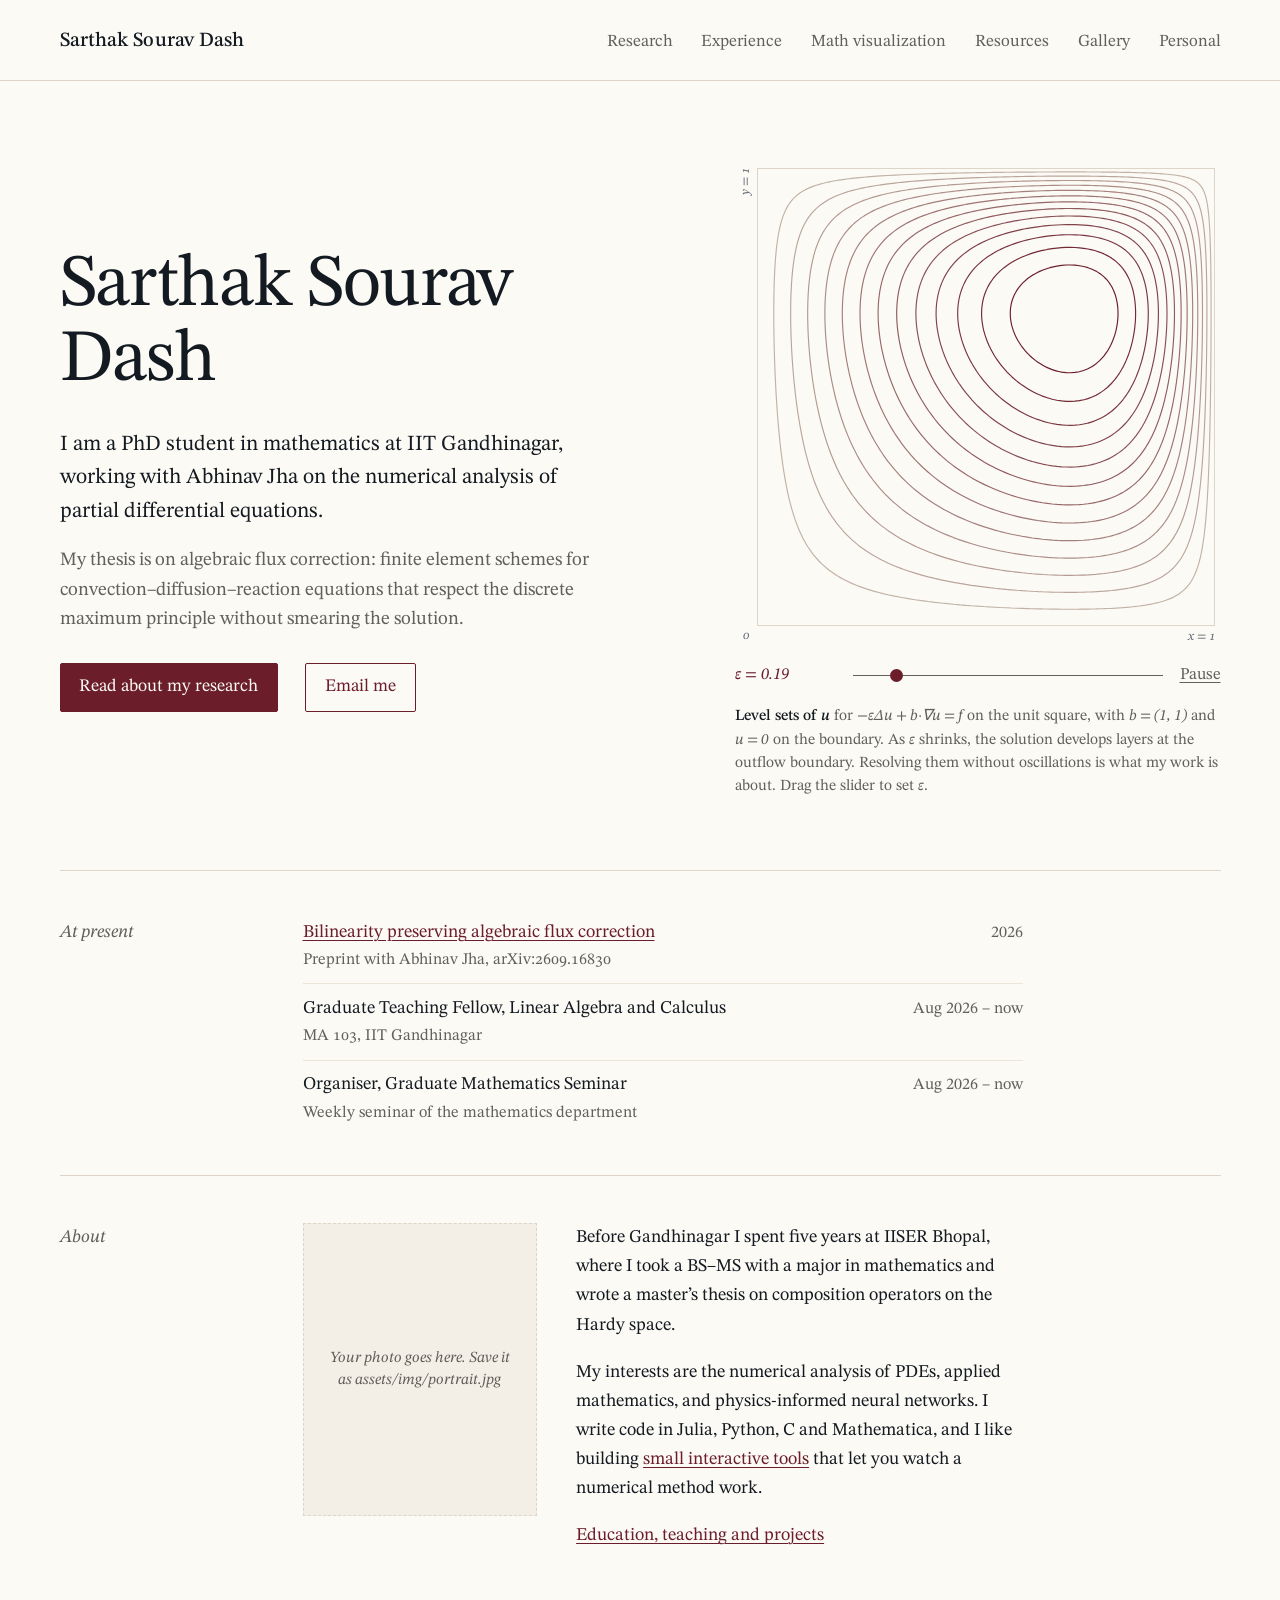
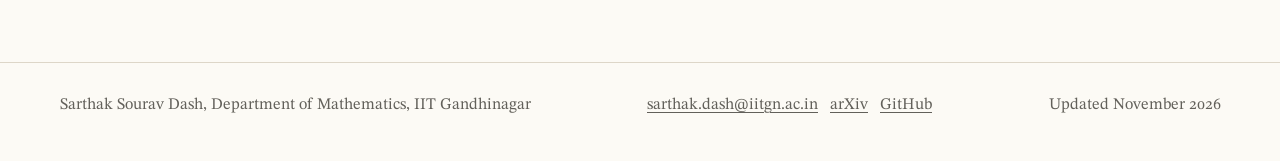
==== commit 193c75a3: "Add Resources page Free links for studying mathematics and numerical PDEs: interactive mathematics (" ====
--- a/index.html
+++ b/index.html
@@ -18,7 +18,7 @@
   <link rel="stylesheet" href="assets/css/style.css">
 </head>
 <body data-page="home">
-  <noscript><p class="wrap"><a href="index.html">Home</a> | <a href="research.html">Research</a> | <a href="experience.html">Experience</a> | <a href="visualization.html">Math visualization</a> | <a href="gallery.html">Gallery</a> | <a href="personal.html">Personal</a></p></noscript>
+  <noscript><p class="wrap"><a href="index.html">Home</a> | <a href="research.html">Research</a> | <a href="experience.html">Experience</a> | <a href="visualization.html">Math visualization</a> | <a href="resources.html">Resources</a> | <a href="gallery.html">Gallery</a> | <a href="personal.html">Personal</a></p></noscript>
   <main class="wrap">
     <!-- ===================================================================
        HOME PAGE (index.html)
--- a/assets/css/style.css
+++ b/assets/css/style.css
@@ -96,6 +96,7 @@
 .plain li:last-child { border-bottom: 0; }
 .plain .when { color: var(--text-soft); font-size: 0.9rem; white-space: nowrap; text-align: right; font-feature-settings: 'lnum' 1; }
 .plain small { display: block; color: var(--text-soft); font-size: 0.9rem; }
+.sublist { margin: 1.8rem 0 0.6rem; font-style: italic; color: var(--text-soft); }   /* small heading inside a section, e.g. on the Resources page */
 
 /* ---- 6. BUTTONS: .button is outlined, .button.solid is filled --------- */
 .links { display: flex; flex-wrap: wrap; gap: 0.4rem 1.5rem; margin: 1.6rem 0 0; padding: 0; list-style: none; }
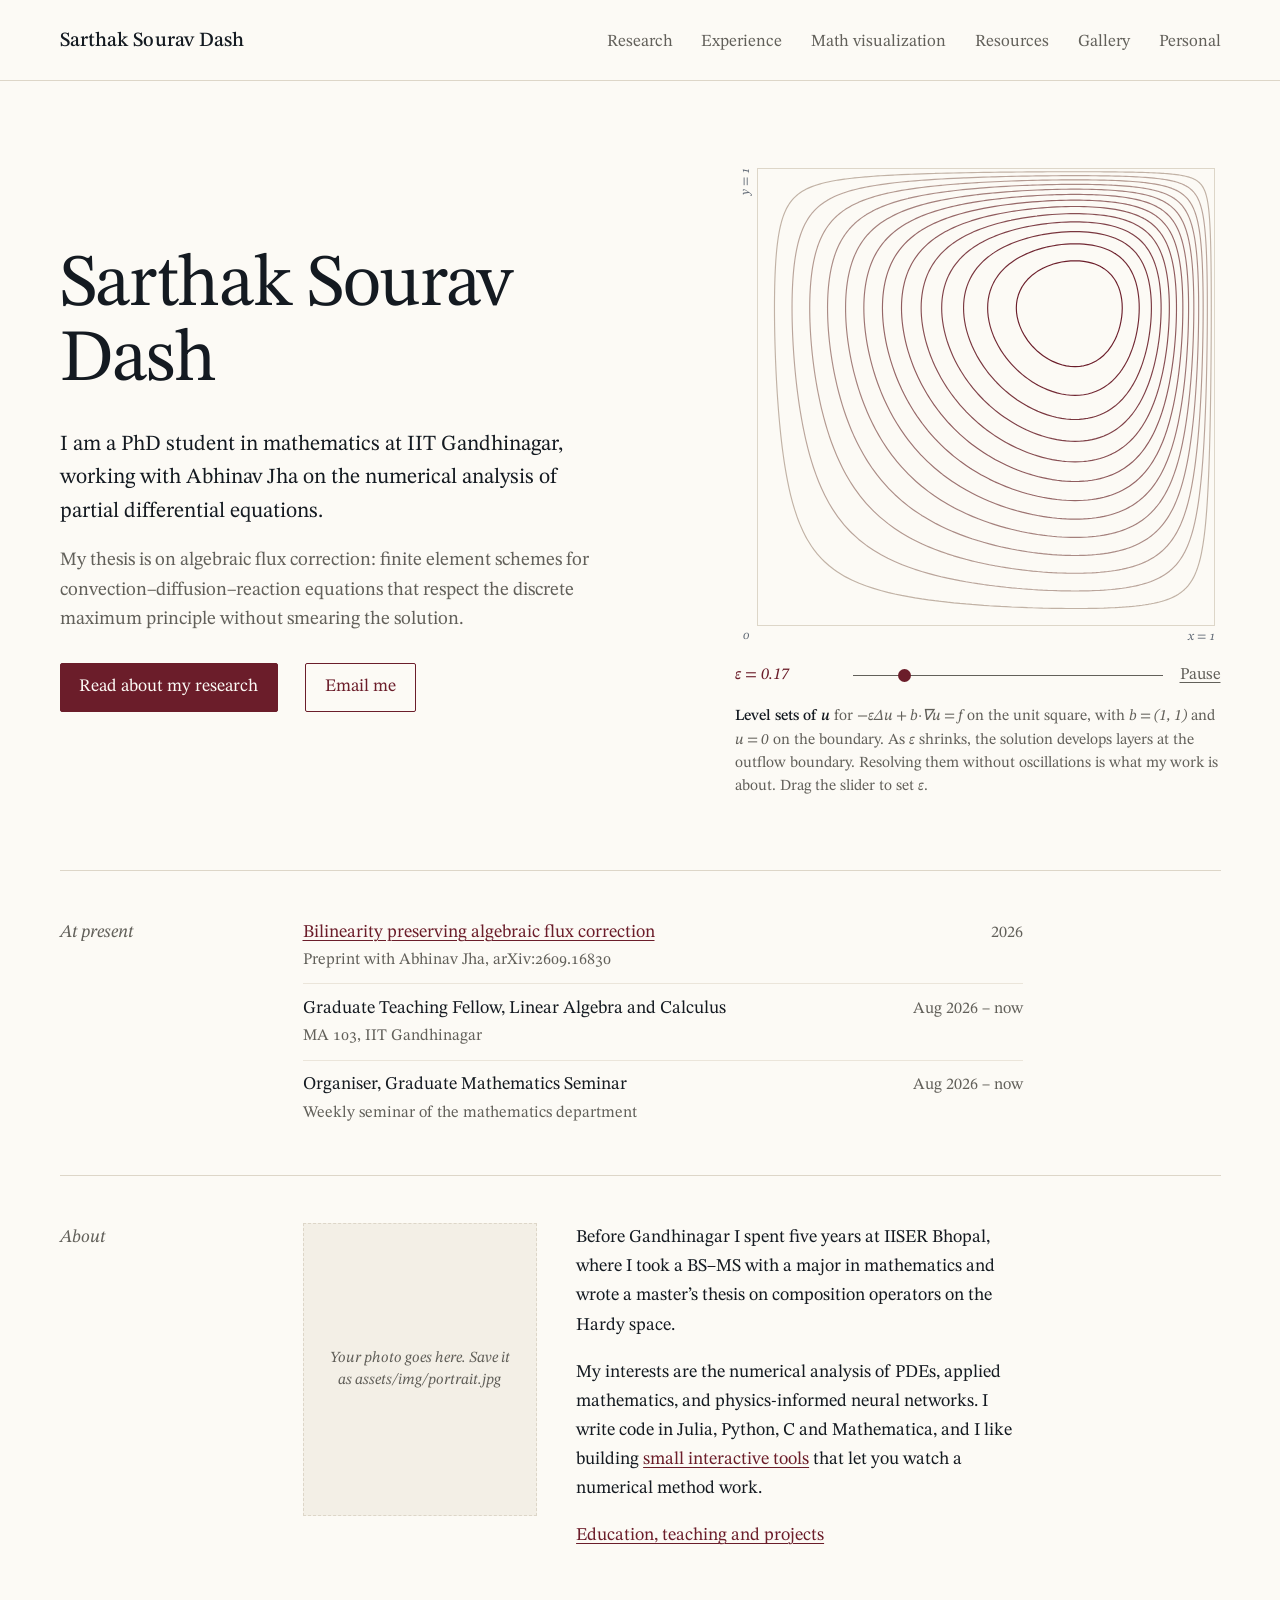
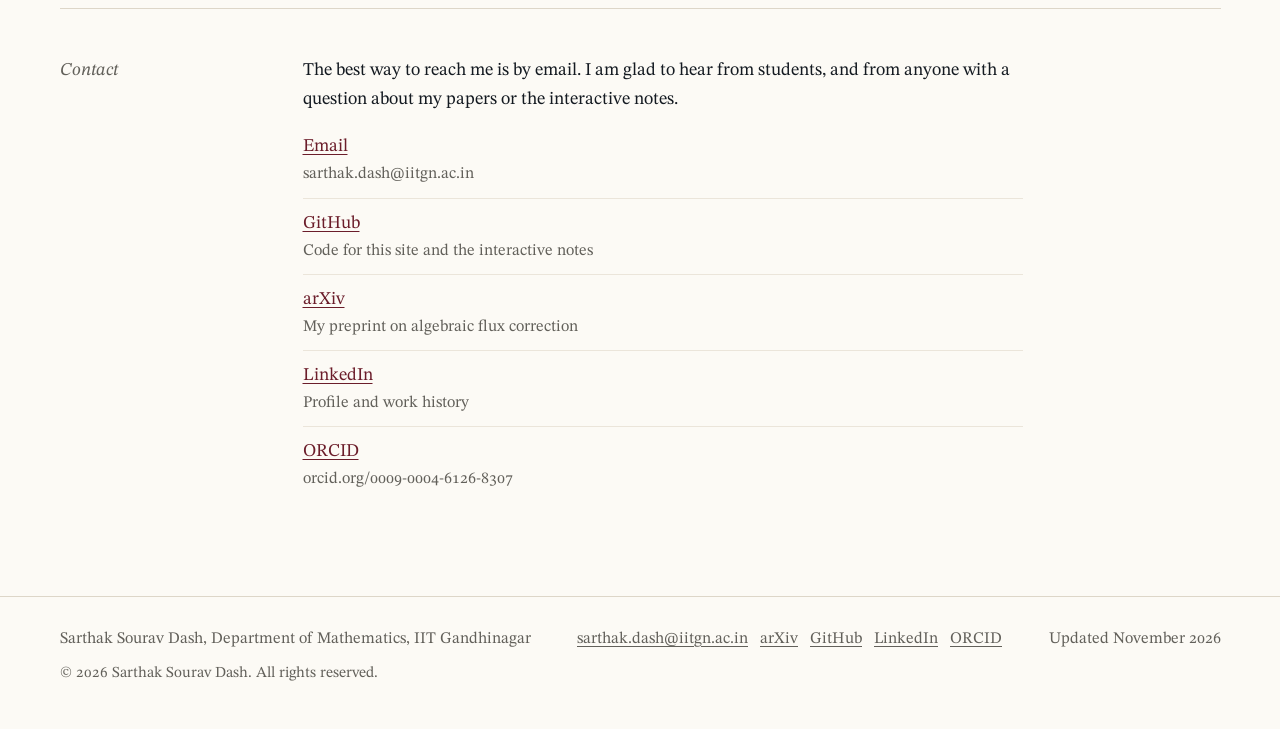
==== commit 14e99af2: "Add Contact section with LinkedIn and ORCID links Co-Authored-By: Claude Fable 5.2 <noreply@anthropi" ====
--- a/index.html
+++ b/index.html
@@ -24,7 +24,8 @@
        HOME PAGE (index.html)
        Top:     your name, two intro paragraphs, two buttons, and the ε figure.
                 The figure itself is drawn by assets/js/layers.js.
-       Then:    "At present" (latest news) and "About" (portrait + short bio).
+       Then:    "At present" (latest news), "About" (portrait + short bio)
+                and "Contact" (email and profile links).
        The top bar and footer are added by assets/js/site.js.
        =================================================================== -->
 
@@ -83,6 +84,24 @@
         </div>
       </div>
     </section>
+
+    <!-- -------------------------------------------------------------------
+         CONTACT   (the italic label on the left is the <h2>)
+         The list is filled in by assets/js/site.js from the SITE block:
+         paste your LinkedIn, Google Scholar or ORCID address there and a
+         row appears here. The two lines inside <ul> are only what a browser
+         without JavaScript shows.
+         ------------------------------------------------------------------- -->
+    <section class="section" id="contact">
+      <h2>Contact</h2>
+      <div class="body">
+        <p>The best way to reach me is by email. I am glad to hear from students, and from anyone with a question about my papers or the interactive notes.</p>
+        <ul class="plain" data-contact>
+          <li><span><a href="mailto:sarthak.dash@iitgn.ac.in">Email</a><small>sarthak.dash@iitgn.ac.in</small></span></li>
+          <li><span><a href="https://github.com/SarthakMath">GitHub</a><small>github.com/SarthakMath</small></span></li>
+        </ul>
+      </div>
+    </section>
   </main>
   <script src="assets/js/site.js"></script>
   <script src="assets/js/layers.js"></script>
--- a/assets/css/style.css
+++ b/assets/css/style.css
@@ -162,6 +162,7 @@
 .site-footer .wrap { display: flex; justify-content: space-between; flex-wrap: wrap; gap: 0.5rem 2rem; padding-top: 1.6rem; padding-bottom: 2.4rem; }
 .site-footer a { color: var(--text-soft); }
 .site-footer a:hover { color: var(--text); }
+.site-footer .rights { flex-basis: 100%; font-size: 0.85rem; }
 
 /* ---- 13. PHONES AND SMALL SCREENS --------------------------------------
    Below 860px: one column. Below 560px: smaller text, stacked lists.   */
